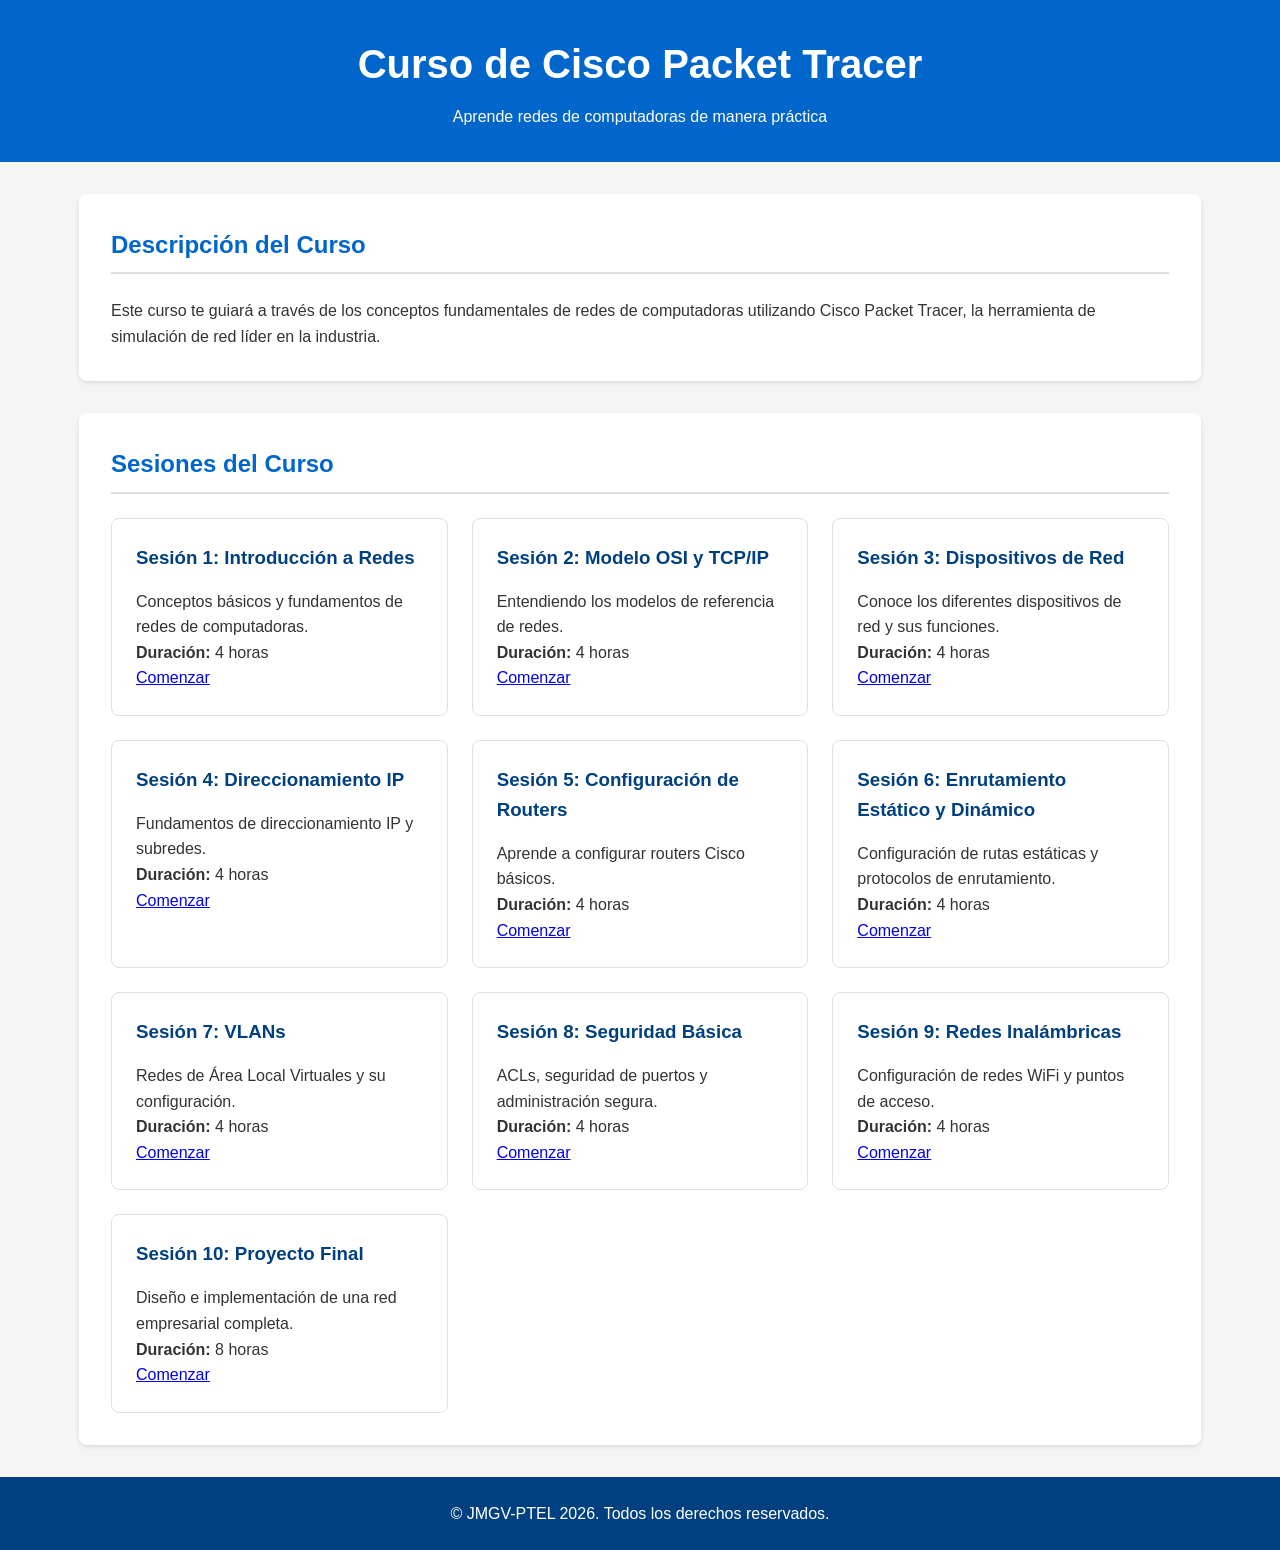
==== index.html @ 7ed7f6ec "primer commit" ====
<!DOCTYPE html>
<html lang="es">
<head>
    <meta charset="UTF-8">
    <meta name="viewport" content="width=device-width, initial-scale=1.0">
    <title>Curso de Cisco Packet Tracer</title>
    <link rel="stylesheet" href="css/styles.css">
</head>
<body>
    <header>
        <div class="container">
            <h1>Curso de Cisco Packet Tracer</h1>
            <p>Aprende redes de computadoras de manera práctica</p>
        </div>
    </header>

    <main class="container">
        <section class="course-description">
            <h2>Descripción del Curso</h2>
            <p>Este curso te guiará a través de los conceptos fundamentales de redes de computadoras utilizando Cisco Packet Tracer, la herramienta de simulación de red líder en la industria.</p>
        </section>

        <section class="sessions">
            <h2>Sesiones del Curso</h2>
            <div id="sessions-list">
                <!-- Las sesiones se cargarán dinámicamente mediante JavaScript -->
            </div>
        </section>
    </main>

    <footer>
        <div class="container">
            <p>&copy; JMGV-PTEL 2025. Todos los derechos reservados.</p>
        </div>
    </footer>

    <script src="js/script.js"></script>
</body>
</html>
---- css/styles.css ----
/* Estilos generales */
:root {
    --primary-color: #0066cc;
    --secondary-color: #004080;
    --background-color: #f5f5f5;
    --text-color: #333;
    --light-gray: #e0e0e0;
    --white: #ffffff;
}

* {
    margin: 0;
    padding: 0;
    box-sizing: border-box;
}

body {
    font-family: 'Segoe UI', Tahoma, Geneva, Verdana, sans-serif;
    line-height: 1.6;
    color: var(--text-color);
    background-color: var(--background-color);
}

.container {
    width: 90%;
    max-width: 1200px;
    margin: 0 auto;
    padding: 0 15px;
}

/* Encabezado */
header {
    background-color: var(--primary-color);
    color: var(--white);
    padding: 2rem 0;
    text-align: center;
    margin-bottom: 2rem;
}

header h1 {
    font-size: 2.5rem;
    margin-bottom: 0.5rem;
}

/* Secciones */
section {
    background: var(--white);
    border-radius: 8px;
    padding: 2rem;
    margin-bottom: 2rem;
    box-shadow: 0 2px 5px rgba(0,0,0,0.1);
}

h2 {
    color: var(--primary-color);
    margin-bottom: 1.5rem;
    padding-bottom: 0.5rem;
    border-bottom: 2px solid var(--light-gray);
}

/* Lista de sesiones */
#sessions-list {
    display: grid;
    grid-template-columns: repeat(auto-fill, minmax(300px, 1fr));
    gap: 1.5rem;
}

.session-card {
    background: var(--white);
    border: 1px solid var(--light-gray);
    border-radius: 8px;
    padding: 1.5rem;
    transition: transform 0.3s ease, box-shadow 0.3s ease;
}

.session-card:hover {
    transform: translateY(-5px);
    box-shadow: 0 5px 15px rgba(0,0,0,0.1);
}

.session-card h3 {
    color: var(--secondary-color);
    margin-bottom: 1rem;
}

/* Pie de página */
footer {
    background-color: var(--secondary-color);
    color: var(--white);
    text-align: center;
    padding: 1.5rem 0;
    margin-top: 2rem;
}

/* Responsive */
@media (max-width: 768px) {
    #sessions-list {
        grid-template-columns: 1fr;
    }
    
    header h1 {
        font-size: 2rem;
    }
}
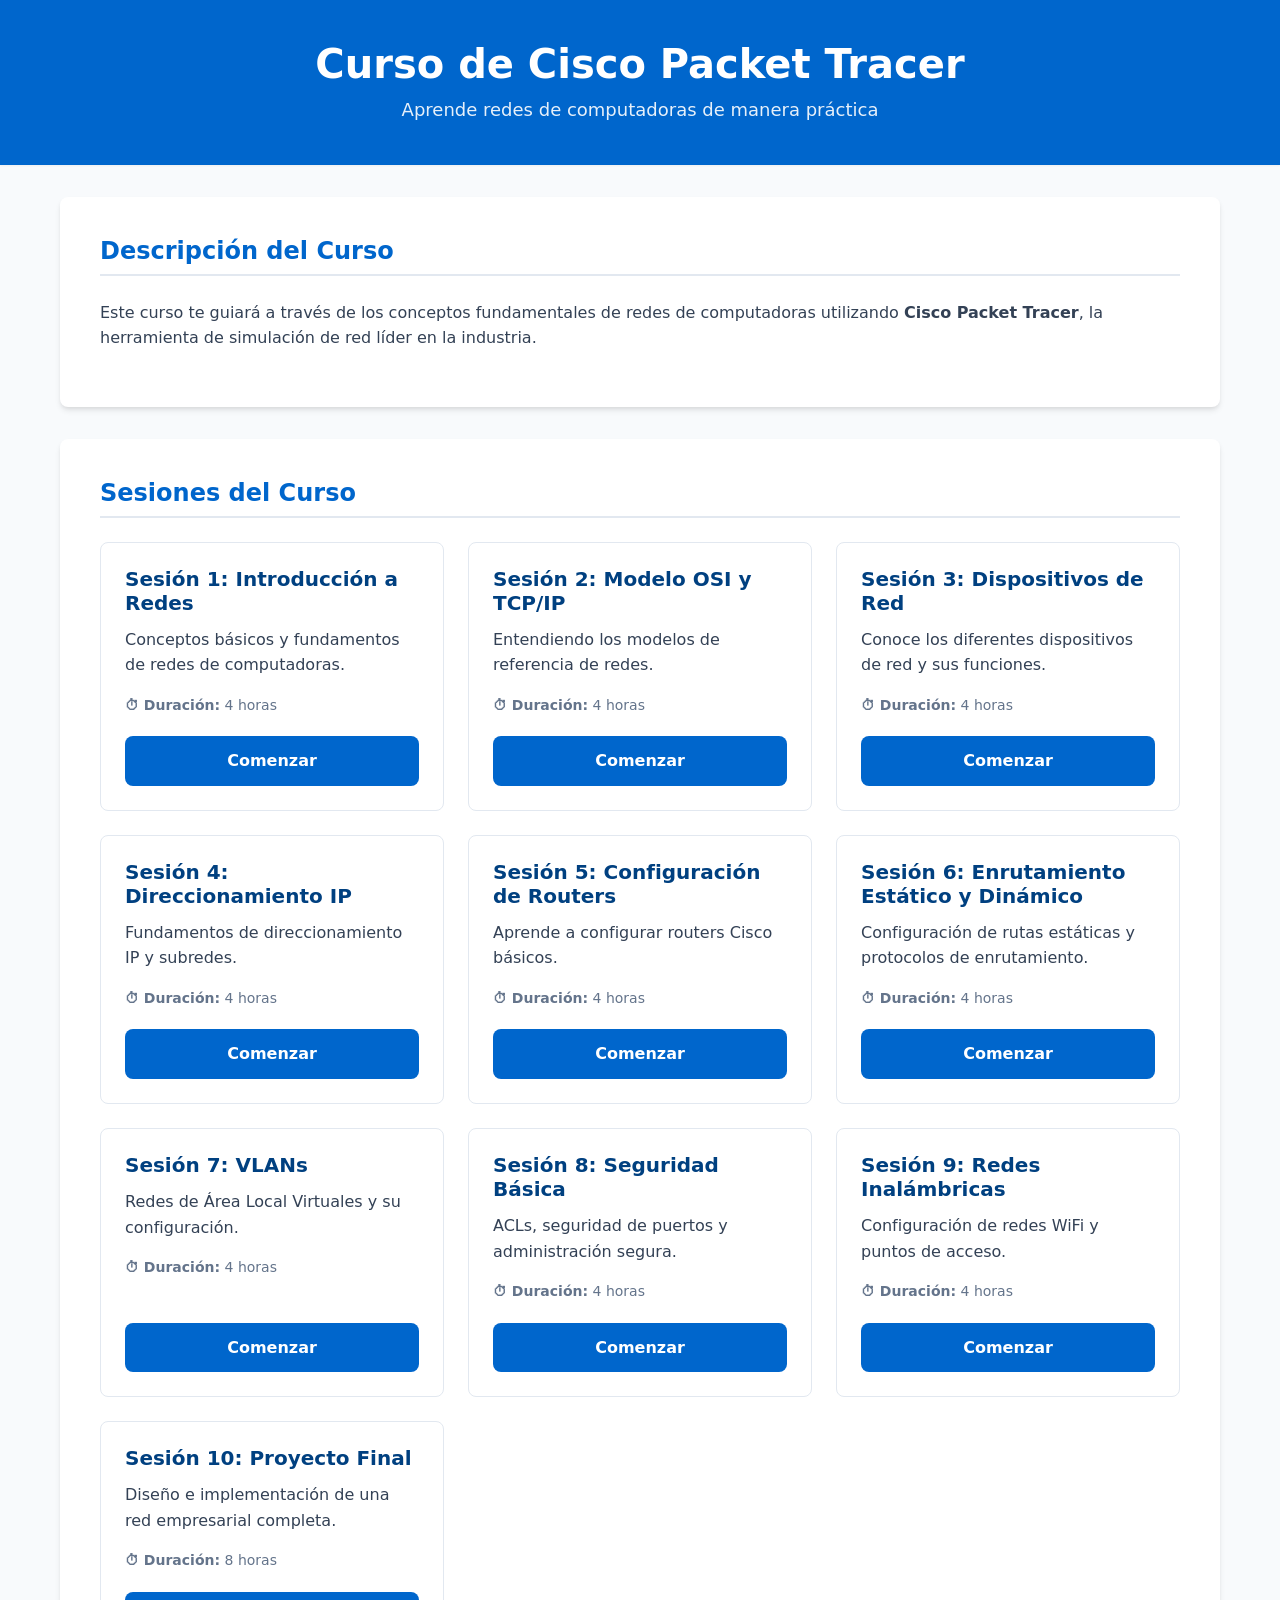
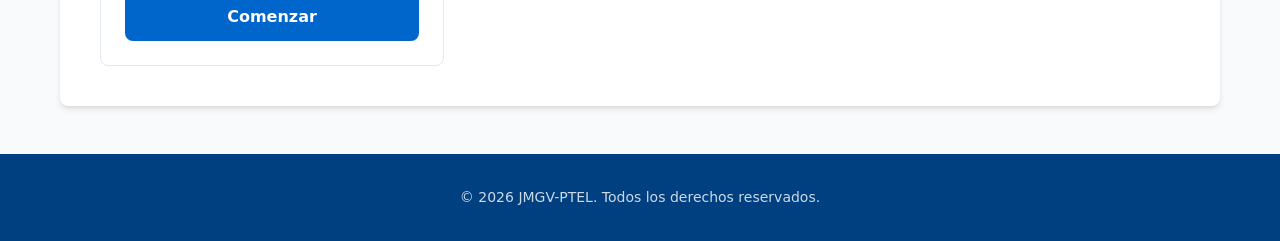
==== commit c2067023: "Agregar quizzes interactivos y estilos refactorizados" ====
--- a/index.html
+++ b/index.html
@@ -4,36 +4,38 @@
     <meta charset="UTF-8">
     <meta name="viewport" content="width=device-width, initial-scale=1.0">
     <title>Curso de Cisco Packet Tracer</title>
+    <meta name="description" content="Curso práctico de redes de computadoras utilizando Cisco Packet Tracer.">
     <link rel="stylesheet" href="css/styles.css">
+    <script src="js/script.js" defer></script>
 </head>
 <body>
-    <header>
+    <header class="main-header">
         <div class="container">
             <h1>Curso de Cisco Packet Tracer</h1>
-            <p>Aprende redes de computadoras de manera práctica</p>
+            <p class="subtitle">Aprende redes de computadoras de manera práctica</p>
         </div>
     </header>
 
     <main class="container">
-        <section class="course-description">
-            <h2>Descripción del Curso</h2>
-            <p>Este curso te guiará a través de los conceptos fundamentales de redes de computadoras utilizando Cisco Packet Tracer, la herramienta de simulación de red líder en la industria.</p>
+        <section class="course-description" aria-labelledby="desc-title">
+            <h2 id="desc-title">Descripción del Curso</h2>
+            <p>Este curso te guiará a través de los conceptos fundamentales de redes de computadoras utilizando <strong>Cisco Packet Tracer</strong>, la herramienta de simulación de red líder en la industria.</p>
         </section>
 
-        <section class="sessions">
-            <h2>Sesiones del Curso</h2>
-            <div id="sessions-list">
-                <!-- Las sesiones se cargarán dinámicamente mediante JavaScript -->
-            </div>
+        <section class="sessions" aria-labelledby="sessions-title">
+            <h2 id="sessions-title">Sesiones del Curso</h2>
+            <nav aria-label="Lista de sesiones del curso">
+                <div id="sessions-list" class="sessions-grid" role="list">
+                    <!-- Las sesiones se cargarán dinámicamente mediante JavaScript -->
+                </div>
+            </nav>
         </section>
     </main>
 
-    <footer>
+    <footer class="main-footer">
         <div class="container">
-            <p>&copy; JMGV-PTEL 2025. Todos los derechos reservados.</p>
+            <p>&copy; <span id="current-year">2026</span> JMGV-PTEL. Todos los derechos reservados.</p>
         </div>
     </footer>
-
-    <script src="js/script.js"></script>
 </body>
 </html>
--- a/css/styles.css
+++ b/css/styles.css
@@ -1,104 +1,184 @@
-/* Estilos generales */
+/* ==========================================================================
+   Variables y Configuración Base
+   ========================================================================== */
 :root {
-    --primary-color: #0066cc;
-    --secondary-color: #004080;
-    --background-color: #f5f5f5;
-    --text-color: #333;
-    --light-gray: #e0e0e0;
-    --white: #ffffff;
+    --color-primary: #0066cc;
+    --color-secondary: #004080;
+    --color-background: #f8fafc;
+    --color-text: #334155;
+    --color-text-light: #64748b;
+    --color-white: #ffffff;
+    --color-border: #e2e8f0;
+    
+    --shadow-sm: 0 1px 2px 0 rgba(0, 0, 0, 0.05);
+    --shadow-md: 0 4px 6px -1px rgba(0, 0, 0, 0.1), 0 2px 4px -1px rgba(0, 0, 0, 0.06);
+    --shadow-lg: 0 10px 15px -3px rgba(0, 0, 0, 0.1), 0 4px 6px -2px rgba(0, 0, 0, 0.05);
+    
+    --radius-md: 0.5rem;
+    --transition-fast: 0.2s ease-in-out;
 }
 
+/* ==========================================================================
+   Reset y Base
+   ========================================================================== */
 * {
     margin: 0;
     padding: 0;
     box-sizing: border-box;
 }
 
+html {
+    font-size: 100%; /* 16px base */
+}
+
 body {
-    font-family: 'Segoe UI', Tahoma, Geneva, Verdana, sans-serif;
+    font-family: system-ui, -apple-system, 'Segoe UI', Roboto, Helvetica, Arial, sans-serif;
     line-height: 1.6;
-    color: var(--text-color);
-    background-color: var(--background-color);
+    color: var(--color-text);
+    background-color: var(--color-background);
 }
 
 .container {
-    width: 90%;
+    width: 100%;
     max-width: 1200px;
     margin: 0 auto;
-    padding: 0 15px;
+    padding: 0 1.25rem;
 }
 
-/* Encabezado */
-header {
-    background-color: var(--primary-color);
-    color: var(--white);
-    padding: 2rem 0;
+/* ==========================================================================
+   Tipografía
+   ========================================================================== */
+h1, h2, h3 {
+    line-height: 1.2;
+    font-weight: 700;
+}
+
+h2 {
+    color: var(--color-primary);
+    margin-bottom: 1.5rem;
+    padding-bottom: 0.5rem;
+    border-bottom: 2px solid var(--color-border);
+    font-size: 1.5rem;
+}
+
+p {
+    margin-bottom: 1rem;
+}
+
+/* ==========================================================================
+   Componentes Principales (Mobile First)
+   ========================================================================== */
+.main-header {
+    background-color: var(--color-primary);
+    color: var(--color-white);
+    padding: 2.5rem 0;
     text-align: center;
     margin-bottom: 2rem;
+    box-shadow: var(--shadow-sm);
 }
 
-header h1 {
-    font-size: 2.5rem;
+.main-header h1 {
+    font-size: 2rem;
     margin-bottom: 0.5rem;
 }
 
-/* Secciones */
-section {
-    background: var(--white);
-    border-radius: 8px;
-    padding: 2rem;
-    margin-bottom: 2rem;
-    box-shadow: 0 2px 5px rgba(0,0,0,0.1);
+.main-header .subtitle {
+    font-size: 1.125rem;
+    opacity: 0.9;
+    margin-bottom: 0;
 }
 
-h2 {
-    color: var(--primary-color);
-    margin-bottom: 1.5rem;
-    padding-bottom: 0.5rem;
-    border-bottom: 2px solid var(--light-gray);
+section {
+    background: var(--color-white);
+    border-radius: var(--radius-md);
+    padding: 1.5rem;
+    margin-bottom: 2rem;
+    box-shadow: var(--shadow-md);
 }
 
-/* Lista de sesiones */
-#sessions-list {
+/* Grid de Sesiones */
+.sessions-grid {
     display: grid;
-    grid-template-columns: repeat(auto-fill, minmax(300px, 1fr));
+    grid-template-columns: 1fr;
     gap: 1.5rem;
 }
 
 .session-card {
-    background: var(--white);
-    border: 1px solid var(--light-gray);
-    border-radius: 8px;
+    background: var(--color-white);
+    border: 1px solid var(--color-border);
+    border-radius: var(--radius-md);
     padding: 1.5rem;
-    transition: transform 0.3s ease, box-shadow 0.3s ease;
+    transition: transform var(--transition-fast), box-shadow var(--transition-fast);
+    display: flex;
+    flex-direction: column;
 }
 
-.session-card:hover {
-    transform: translateY(-5px);
-    box-shadow: 0 5px 15px rgba(0,0,0,0.1);
+.session-card:hover, .session-card:focus-within {
+    transform: translateY(-4px);
+    box-shadow: var(--shadow-lg);
+    border-color: var(--color-primary);
 }
 
 .session-card h3 {
-    color: var(--secondary-color);
-    margin-bottom: 1rem;
+    color: var(--color-secondary);
+    margin-bottom: 0.75rem;
+    font-size: 1.25rem;
 }
 
-/* Pie de página */
-footer {
-    background-color: var(--secondary-color);
-    color: var(--white);
-    text-align: center;
-    padding: 1.5rem 0;
-    margin-top: 2rem;
+.session-card .session-meta {
+    color: var(--color-text-light);
+    font-size: 0.875rem;
+    margin-bottom: 1.25rem;
+    flex-grow: 1;
 }
 
-/* Responsive */
-@media (max-width: 768px) {
-    #sessions-list {
-        grid-template-columns: 1fr;
+.btn {
+    display: inline-block;
+    background-color: var(--color-primary);
+    color: var(--color-white);
+    text-decoration: none;
+    padding: 0.75rem 1.5rem;
+    border-radius: var(--radius-md);
+    font-weight: 600;
+    text-align: center;
+    transition: background-color var(--transition-fast);
+    border: none;
+    cursor: pointer;
+}
+
+.btn:hover, .btn:focus {
+    background-color: var(--color-secondary);
+    outline: 2px solid var(--color-primary);
+    outline-offset: 2px;
+}
+
+.main-footer {
+    background-color: var(--color-secondary);
+    color: var(--color-white);
+    text-align: center;
+    padding: 2rem 0;
+    margin-top: 3rem;
+}
+
+.main-footer p {
+    margin-bottom: 0;
+    font-size: 0.875rem;
+    opacity: 0.8;
+}
+
+/* ==========================================================================
+   Media Queries (Desktop)
+   ========================================================================== */
+@media (min-width: 768px) {
+    .main-header h1 {
+        font-size: 2.5rem;
     }
     
-    header h1 {
-        font-size: 2rem;
+    section {
+        padding: 2.5rem;
+    }
+    
+    .sessions-grid {
+        grid-template-columns: repeat(auto-fill, minmax(320px, 1fr));
     }
 }
